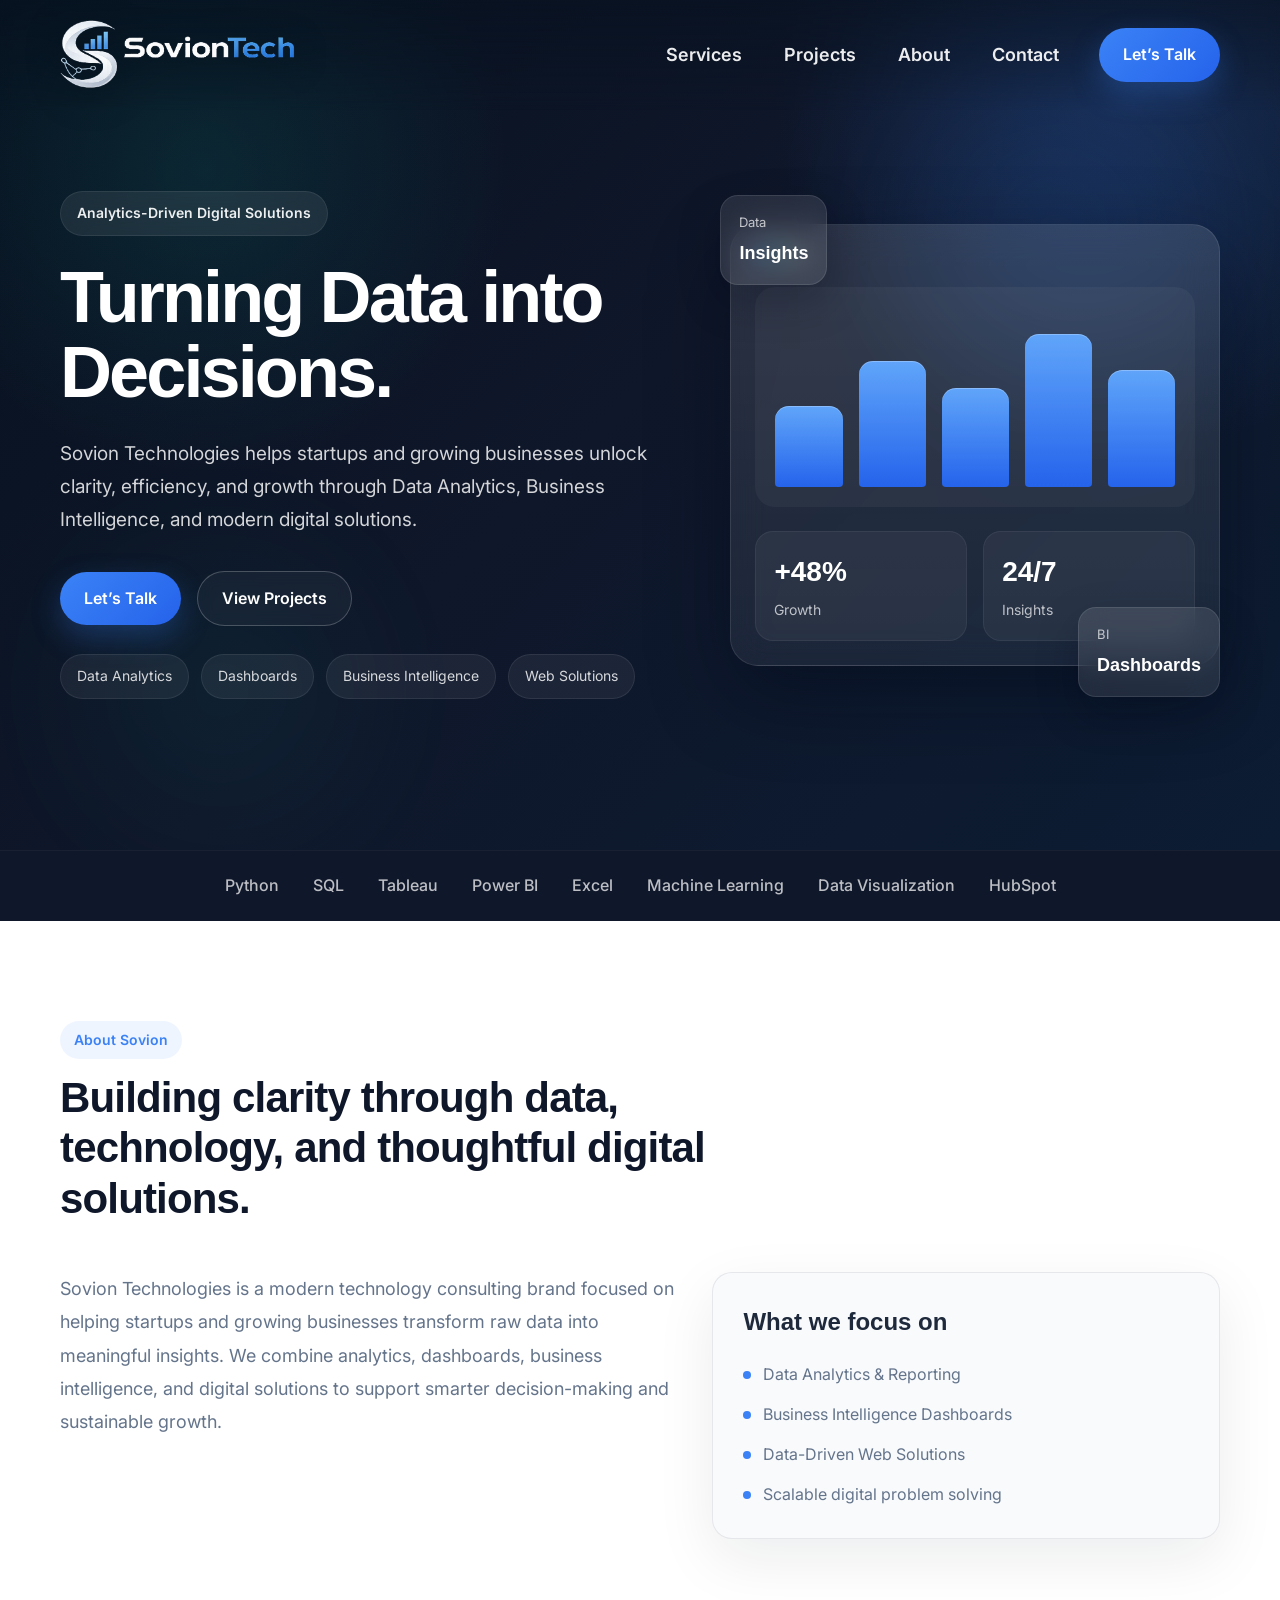
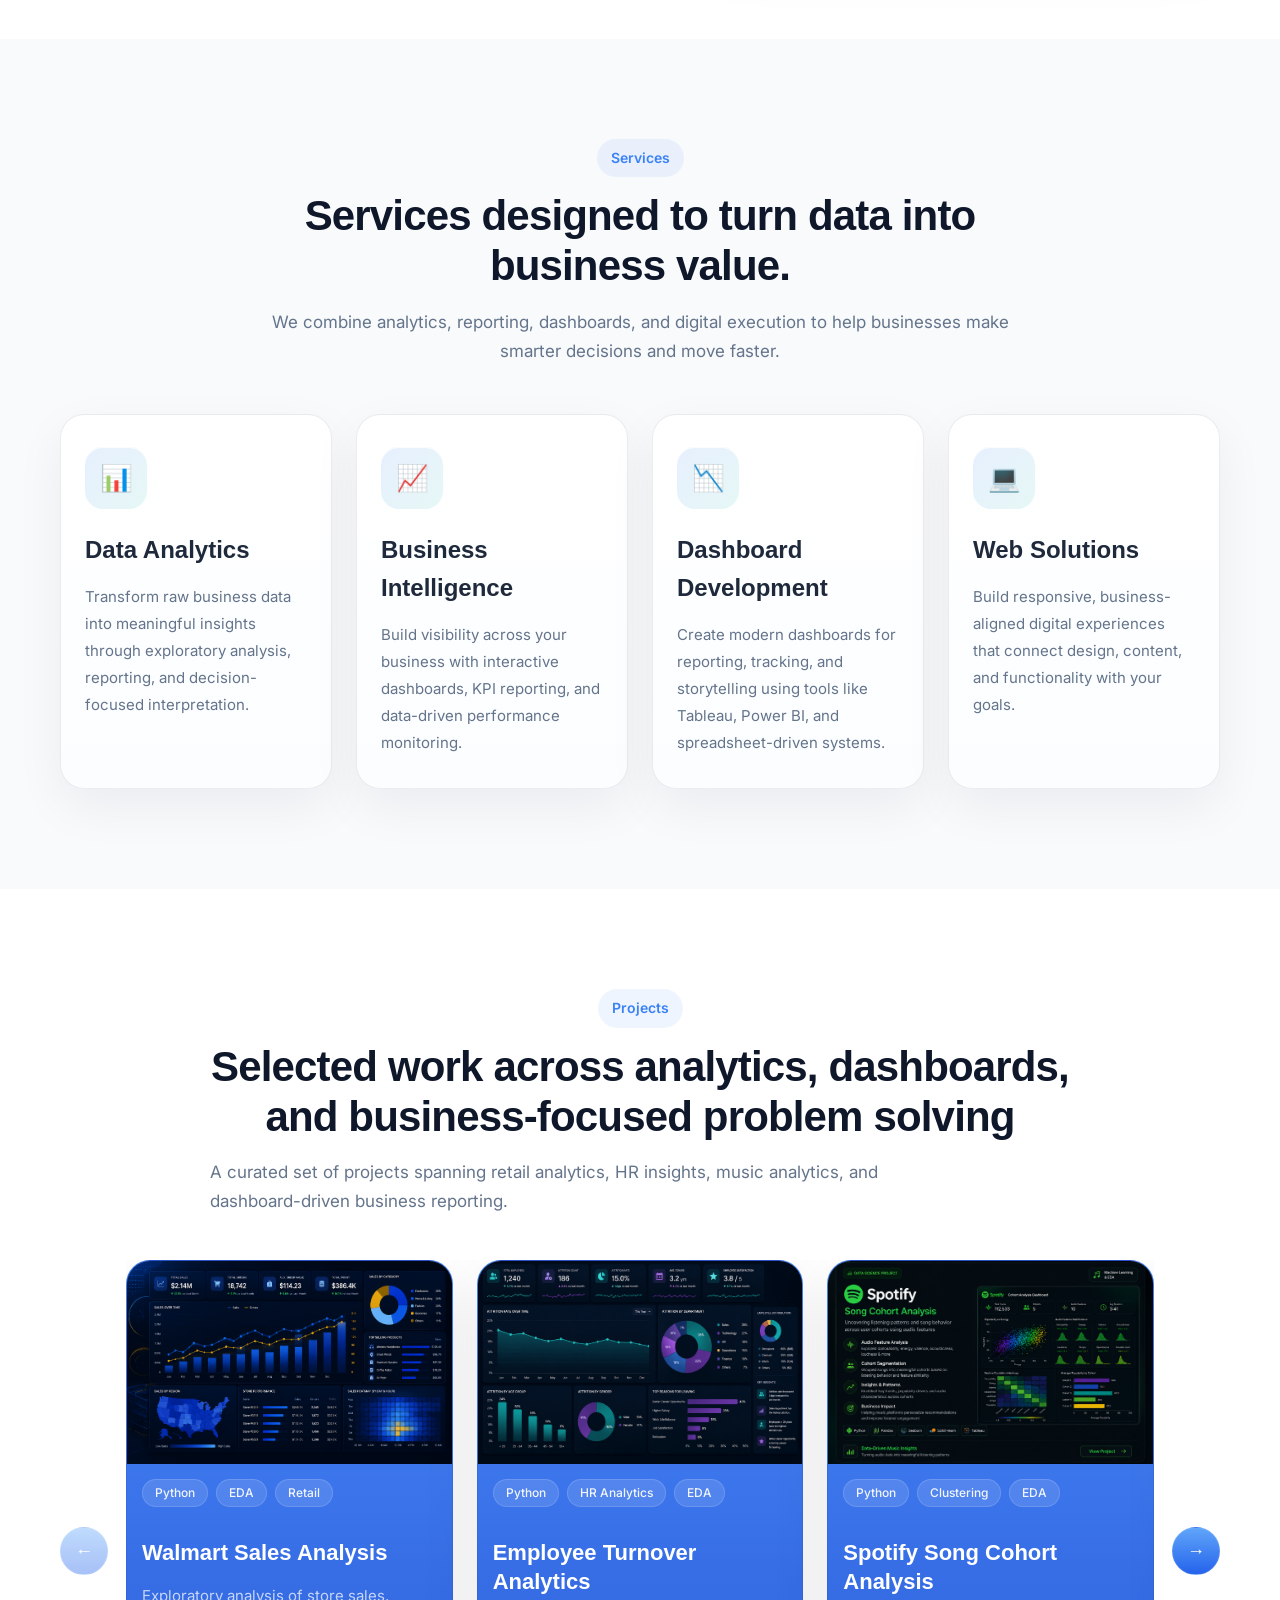
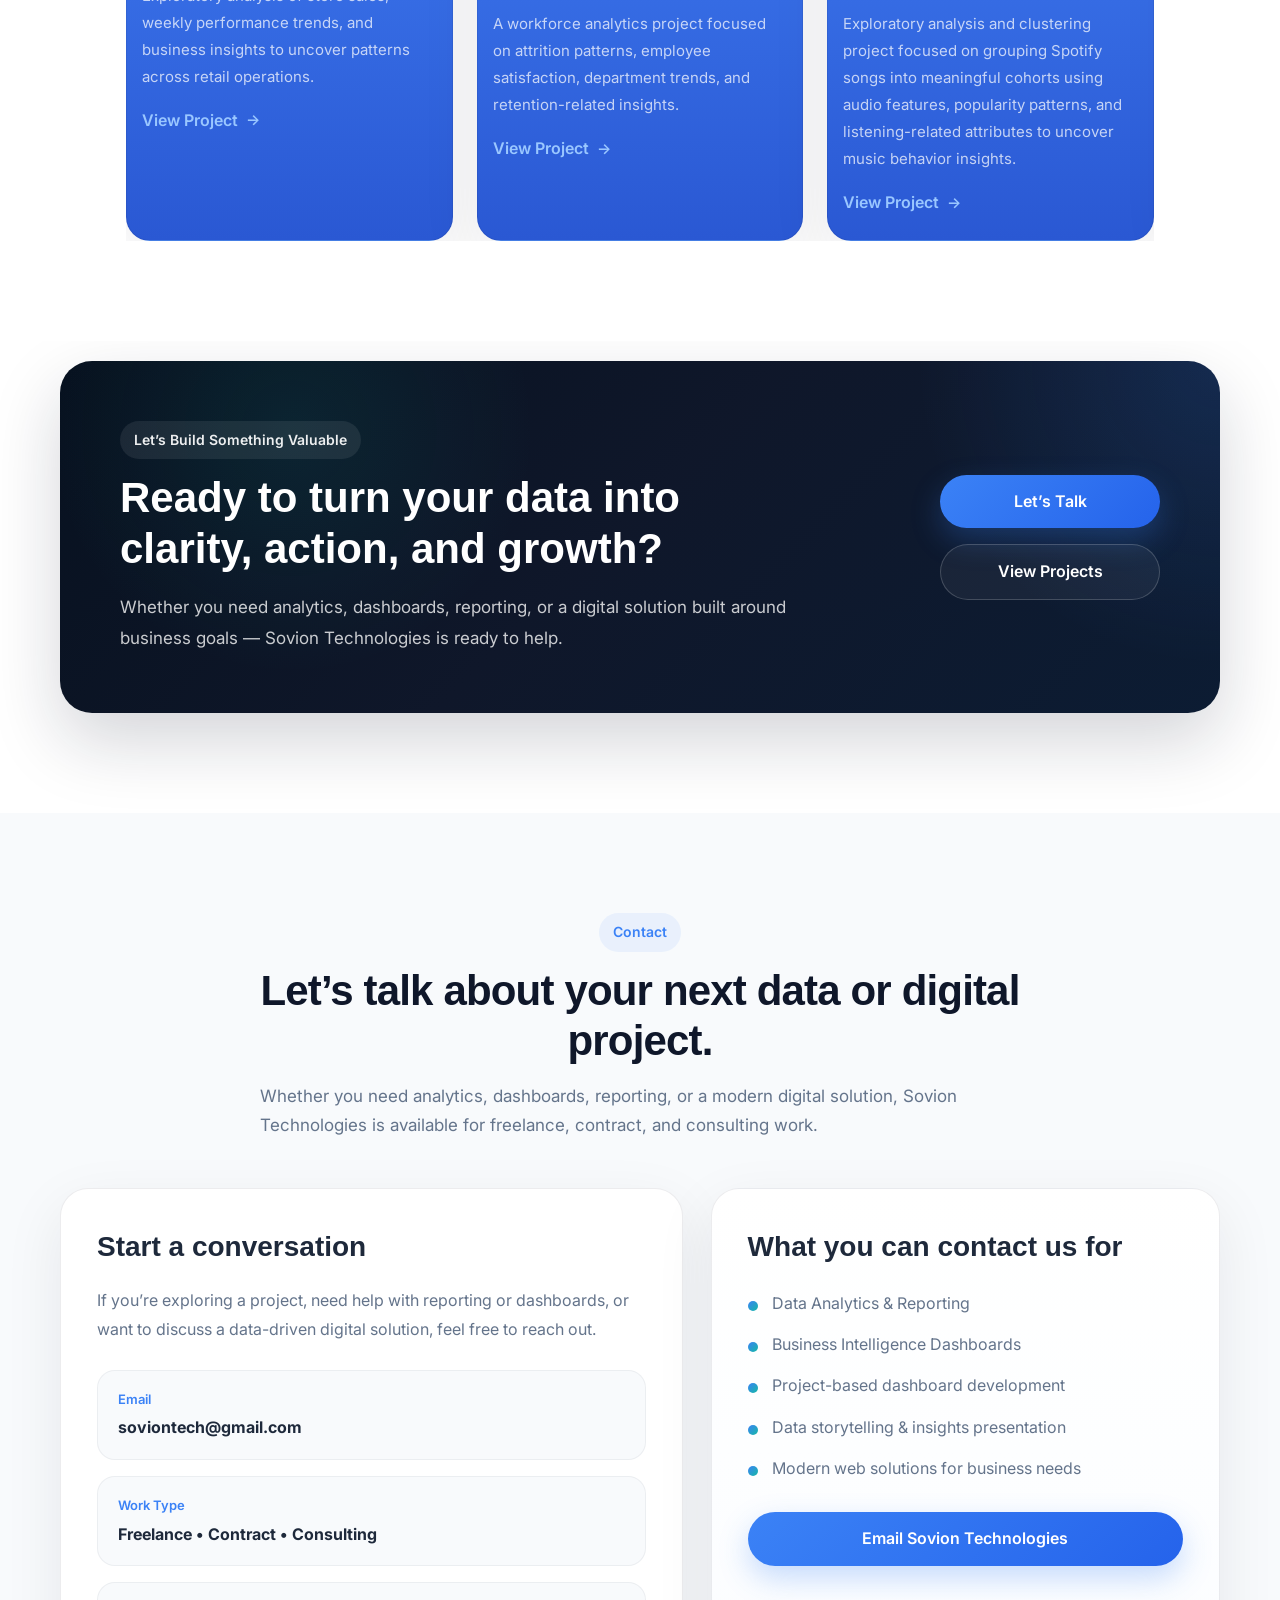
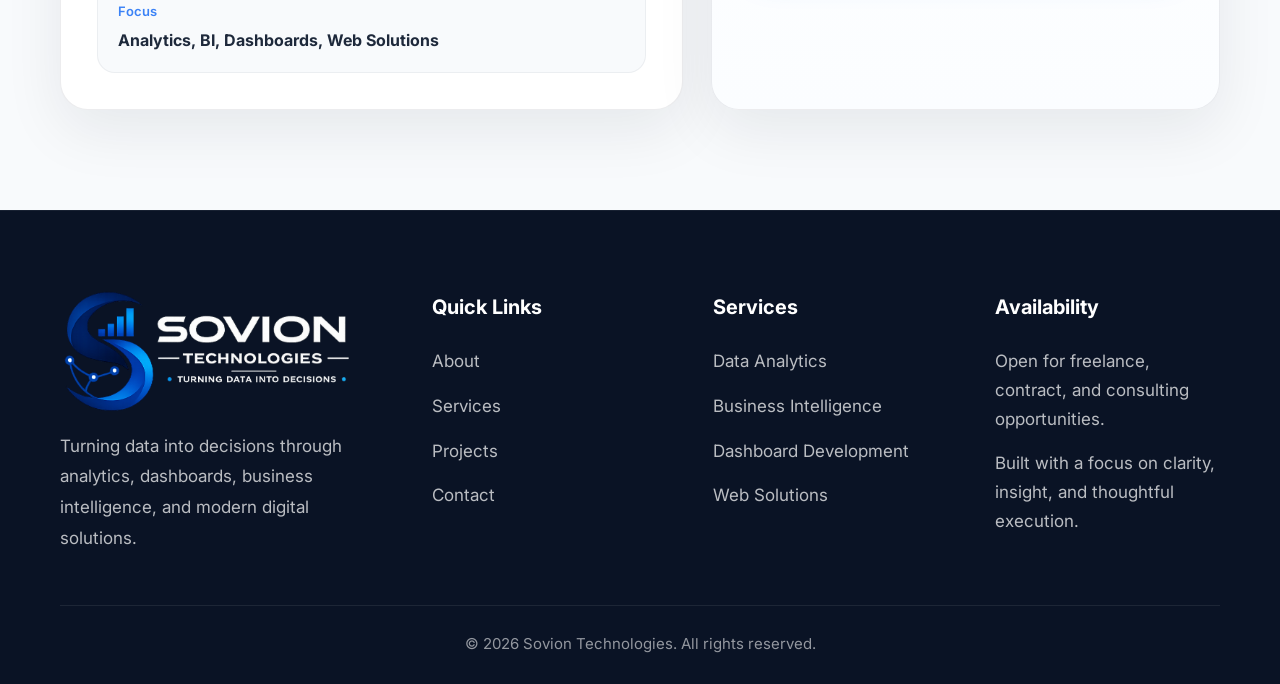
==== index.html @ 606bd464 "Add portfolio website files" ====
<head>
  <meta charset="UTF-8" />
  <meta name="viewport" content="width=device-width, initial-scale=1.0" />

  <title>Sovion Technologies | Data Analytics, Tableau Dashboards & ML Portfolio</title>
  <meta
    name="description"
    content="Sovion Technologies portfolio showcasing data analytics, Tableau dashboards, machine learning projects, and business-focused reporting solutions across retail, HR, Spotify, regional sales, and crime analytics use cases."
  />
  <meta
    name="keywords"
    content="Sovion Technologies, data analytics portfolio, Tableau dashboard portfolio, machine learning projects, business intelligence dashboards, Python analytics projects, HR analytics, retail analytics"
  />
  <meta name="author" content="Sovion Technologies" />
  <meta name="robots" content="index, follow" />

  <!-- Canonical -->
  <link rel="canonical" href="https://www.soviontech.com/" />

  <!-- Favicon -->
  <link rel="icon" type="image/png" href="assets/favicon.ico" />

  <!-- Open Graph -->
  <meta property="og:type" content="website" />
  <meta property="og:title" content="Sovion Technologies | Data Analytics, Tableau Dashboards & ML Portfolio" />
  <meta
    property="og:description"
    content="Explore data analytics, Tableau dashboard, and machine learning portfolio projects by Sovion Technologies."
  />
  <meta property="og:url" content="https://www.soviontech.com/" />
  <meta property="og:image" content="https://www.soviontech.com/assets/images/og-image.png" />

  <!-- Twitter -->
  <meta name="twitter:card" content="summary_large_image" />
  <meta name="twitter:title" content="Sovion Technologies | Data Analytics, Tableau Dashboards & ML Portfolio" />
  <meta
    name="twitter:description"
    content="Explore data analytics, Tableau dashboard, and machine learning portfolio projects by Sovion Technologies."
  />
  <meta name="twitter:image" content="https://www.soviontech.com/assets/images/og-image.png" />

  <!-- Fonts -->
  <link rel="preconnect" href="https://fonts.googleapis.com" />
  <link rel="preconnect" href="https://fonts.gstatic.com" crossorigin />
  <link
    href="https://fonts.googleapis.com/css2?family=Inter:wght@400;500;600;700;800&display=swap"
    rel="stylesheet"
  />

  <!-- Styles -->
  <link rel="stylesheet" href="css/style.css" />
</head>
<body>

  <div id="header-component"></div>
  <div id="hero-component"></div>
  <div id="tech-strip-component"></div>
  <div id="about-component"></div>
  <div id="services-component"></div>
  <div id="projects-component"></div>
  <div id="cta-component"></div>
  <div id="contact-component"></div>
  <div id="footer-component"></div>

  <script src="js/script.js"></script>
</body>
</html>
---- css/style.css ----
:root {
    --primary: #0f172a;
    --primary-soft: #111f38;
    --accent: #3b82f6;
    --teal: #14b8a6;
    --white: #ffffff;
    --text: #1e293b;
    --muted: #64748b;
    --light-bg: #f8fafc;
    --border: rgba(15, 23, 42, 0.08);
    --shadow: 0 20px 60px rgba(15, 23, 42, 0.08);
    --radius: 20px;
    --container: 1200px;
  }
  
  /* =========================
     RESET
  ========================= */
  * {
    margin: 0;
    padding: 0;
    box-sizing: border-box;
  }
  
  html {
    scroll-behavior: smooth;
  }
  
  body {
    font-family: "Inter", sans-serif;
    color: var(--text);
    background: var(--white);
    line-height: 1.6;
    overflow-x: hidden;
  }
  
  img {
    max-width: 100%;
    display: block;
  }
  
  a {
    text-decoration: none;
    color: inherit;
  }
  
  ul {
    list-style: none;
  }
  
  .container {
    width: 100%;
    max-width: var(--container);
    margin: 0 auto;
    padding: 0 20px;
  }
  
  .section {
    padding: 100px 0;
  }
  
  .section-heading {
    max-width: 760px;
    margin-bottom: 48px;
  }
  
  .section-heading.center {
    text-align: center;
    margin-left: auto;
    margin-right: auto;
  }
  
  .section-tag {
    display: inline-block;
    margin-bottom: 14px;
    padding: 8px 14px;
    border-radius: 999px;
    background: rgba(59, 130, 246, 0.08);
    color: var(--accent);
    font-size: 14px;
    font-weight: 600;
  }
  
  .section-heading h2 {
    font-family: "Poppins", sans-serif;
    font-size: 42px;
    line-height: 1.2;
    letter-spacing: -0.02em;
    color: var(--primary);
  }
  
  .section-subtext {
    max-width: 760px;
    margin: 16px auto 0;
    text-align: center;
    color: var(--muted);
    font-size: 17px;
    line-height: 1.7;
  }
  
  .projects-section .section-subtext,
  .section-heading .section-subtext {
    text-align: left;
    margin-left: 0;
    margin-right: 0;
  }
  
  .services-section .section-subtext {
    text-align: center;
    margin-left: auto;
    margin-right: auto;
  }
  
  /* =========================
     BUTTONS
  ========================= */
  .btn {
    display: inline-flex;
    align-items: center;
    justify-content: center;
    gap: 8px;
    padding: 14px 24px;
    border-radius: 999px;
    font-weight: 600;
    transition: 0.3s ease;
    min-height: 52px;
    border: none;
    cursor: pointer;
  }
  
  .btn-primary {
    background: linear-gradient(135deg, var(--accent), #2563eb);
    color: var(--white);
    box-shadow: 0 12px 30px rgba(59, 130, 246, 0.28);
  }
  
  .btn-primary:hover {
    transform: translateY(-2px);
  }
  
  .btn-secondary {
    border: 1px solid rgba(255, 255, 255, 0.22);
    color: var(--white);
    background: rgba(255, 255, 255, 0.04);
    backdrop-filter: blur(8px);
  }
  
  .btn-outline-dark {
    display: inline-flex;
    align-items: center;
    justify-content: center;
    padding: 14px 24px;
    border-radius: 999px;
    border: 1px solid rgba(255,255,255,0.18);
    color: var(--white);
    font-weight: 600;
    background: rgba(255,255,255,0.05);
    transition: 0.3s ease;
    min-height: 52px;
  }
  
  .btn-outline-dark:hover {
    background: rgba(255,255,255,0.10);
  }
  
  /* =========================
     HEADER / NAVBAR
  ========================= */
  .site-header {
    position: absolute;
    top: 0;
    left: 0;
    width: 100%;
    z-index: 1000;
    padding: 18px 0;
    background: linear-gradient(
      180deg,
      rgba(7, 17, 31, 0.55) 0%,
      rgba(7, 17, 31, 0.22) 65%,
      rgba(7, 17, 31, 0) 100%
    );
    backdrop-filter: blur(6px);
  }
  
  .navbar {
    display: flex;
    align-items: center;
    justify-content: space-between;
    gap: 24px;
    position: relative;
  }
  
  .logo {
    display: flex;
    align-items: center;
    flex-shrink: 0;
  }
  
  .logo-link {
    display: inline-flex;
    align-items: center;
    text-decoration: none;
  }
  
  .site-logo {
    display: block;
    height: 74px;
    width: auto;
    object-fit: contain;
    filter: drop-shadow(0 6px 18px rgba(0, 0, 0, 0.28));
  }
  
  .nav-menu {
    margin-left: auto;
    margin-right: 0;
  }
  
  .nav-menu ul {
    display: flex;
    align-items: center;
    gap: 42px;
    margin: 0;
    padding: 0;
  }
  
  .nav-menu ul li a {
    color: rgba(255, 255, 255, 0.92);
    text-decoration: none;
    font-size: 18px;
    font-weight: 600;
    transition: opacity 0.25s ease;
  }
  
  .nav-menu ul li a:hover {
    opacity: 0.8;
  }
  
  .nav-cta {
    display: flex;
    align-items: center;
    margin-left: 16px;
  }
  
  .menu-toggle {
    display: none;
    width: 54px;
    height: 54px;
    border: 0;
    border-radius: 18px;
    background: rgba(255, 255, 255, 0.08);
    align-items: center;
    justify-content: center;
    flex-direction: column;
    gap: 6px;
    cursor: pointer;
    flex-shrink: 0;
    backdrop-filter: blur(10px);
  }
  
  .menu-toggle span {
    display: block;
    width: 22px;
    height: 2.5px;
    border-radius: 999px;
    background: #ffffff;
    transition: all 0.28s ease;
    transform-origin: center;
  }
  
  .menu-toggle.active span:nth-child(1) {
    transform: translateY(8px) rotate(45deg);
  }
  
  .menu-toggle.active span:nth-child(2) {
    opacity: 0;
    transform: scaleX(0);
  }
  
  .menu-toggle.active span:nth-child(3) {
    transform: translateY(-8px) rotate(-45deg);
  }
  
  /* =========================
     HERO SECTION
  ========================= */
  .hero-section {
    position: relative;
    overflow: hidden;
    padding: 165px 0 125px;
    background:
      radial-gradient(circle at 88% 12%, rgba(59, 130, 246, 0.18), transparent 26%),
      radial-gradient(circle at 16% 20%, rgba(20, 184, 166, 0.12), transparent 24%),
      linear-gradient(135deg, #07111f 0%, #0f172a 48%, #0c1c33 100%);
    color: var(--white);
  }
  
  .hero-bg-shape {
    position: absolute;
    border-radius: 50%;
    filter: blur(80px);
    opacity: 0.45;
    pointer-events: none;
  }
  
  .hero-shape-1 {
    width: 320px;
    height: 320px;
    background: rgba(59, 130, 246, 0.25);
    top: 70px;
    right: 5%;
  }
  
  .hero-shape-2 {
    width: 240px;
    height: 240px;
    background: rgba(20, 184, 166, 0.18);
    bottom: 40px;
    left: 8%;
  }
  
  .hero-wrapper {
    position: relative;
    z-index: 2;
    display: grid;
    grid-template-columns: 1.1fr 0.9fr;
    align-items: center;
    gap: 72px;
  }
  
  .hero-content {
    max-width: 680px;
  }
  
  .hero-badge {
    display: inline-flex;
    align-items: center;
    padding: 10px 16px;
    border-radius: 999px;
    background: rgba(255, 255, 255, 0.08);
    border: 1px solid rgba(255, 255, 255, 0.08);
    backdrop-filter: blur(12px);
    color: rgba(255, 255, 255, 0.92);
    font-size: 14px;
    font-weight: 600;
    margin-bottom: 24px;
  }
  
  .hero-content h1 {
    font-family: "Poppins", sans-serif;
    font-size: 72px;
    line-height: 1.05;
    letter-spacing: -0.04em;
    margin-bottom: 26px;
    max-width: 620px;
  }
  
  .hero-content p {
    font-size: 19px;
    color: rgba(255, 255, 255, 0.82);
    max-width: 590px;
    margin-bottom: 34px;
    line-height: 1.75;
  }
  
  .hero-buttons {
    display: flex;
    align-items: center;
    gap: 16px;
    margin-bottom: 28px;
    flex-wrap: wrap;
  }
  
  .hero-trust {
    display: flex;
    flex-wrap: wrap;
    gap: 12px;
  }
  
  .hero-trust span {
    padding: 10px 16px;
    border-radius: 999px;
    background: rgba(255, 255, 255, 0.06);
    color: rgba(255, 255, 255, 0.82);
    font-size: 14px;
    border: 1px solid rgba(255, 255, 255, 0.08);
  }
  
  .hero-visual {
    position: relative;
    min-height: 560px;
    display: flex;
    align-items: center;
    justify-content: center;
  }
  
  .dashboard-card {
    position: relative;
    width: 100%;
    max-width: 500px;
    border-radius: 28px;
    padding: 24px;
    background: linear-gradient(180deg, rgba(255,255,255,0.12), rgba(255,255,255,0.06));
    border: 1px solid rgba(255,255,255,0.1);
    backdrop-filter: blur(18px);
    box-shadow: 0 30px 80px rgba(2, 8, 23, 0.4);
  }
  
  .card-header {
    display: flex;
    gap: 8px;
    margin-bottom: 28px;
  }
  
  .card-dot {
    width: 10px;
    height: 10px;
    border-radius: 50%;
  }
  
  .card-dot.blue { background: var(--accent); }
  .card-dot.teal { background: var(--teal); }
  .card-dot.white { background: rgba(255,255,255,0.7); }
  
  .chart-area {
    height: 220px;
    border-radius: 20px;
    padding: 20px;
    background: rgba(255,255,255,0.04);
    display: flex;
    align-items: flex-end;
    margin-bottom: 24px;
  }
  
  .chart-bars {
    width: 100%;
    height: 100%;
    display: flex;
    align-items: flex-end;
    justify-content: space-between;
    gap: 16px;
  }
  
  .chart-bars span {
    flex: 1;
    border-radius: 14px 14px 4px 4px;
    background: linear-gradient(180deg, #60a5fa 0%, #2563eb 100%);
    box-shadow: inset 0 1px 0 rgba(255,255,255,0.25);
  }
  
  .dashboard-stats {
    display: grid;
    grid-template-columns: repeat(2, 1fr);
    gap: 16px;
  }
  
  .stat-box {
    padding: 18px;
    border-radius: 18px;
    background: rgba(255,255,255,0.05);
    border: 1px solid rgba(255,255,255,0.06);
  }
  
  .stat-box strong {
    display: block;
    font-size: 28px;
    font-family: "Poppins", sans-serif;
    margin-bottom: 4px;
  }
  
  .stat-box p {
    font-size: 14px;
    color: rgba(255,255,255,0.7);
    margin: 0;
  }
  
  .floating-card {
    position: absolute;
    padding: 16px 18px;
    border-radius: 18px;
    background: rgba(255,255,255,0.1);
    backdrop-filter: blur(14px);
    border: 1px solid rgba(255,255,255,0.1);
    box-shadow: 0 16px 40px rgba(2, 8, 23, 0.25);
  }
  
  .floating-card span {
    display: block;
    font-size: 13px;
    color: rgba(255,255,255,0.72);
    margin-bottom: 6px;
  }
  
  .floating-card strong {
    font-size: 18px;
    font-family: "Poppins", sans-serif;
  }
  
  .floating-card-1 {
    top: 30px;
    left: -10px;
  }
  
  .floating-card-2 {
    bottom: 28px;
    right: 0;
  }
  
  /* =========================
     TECH STRIP
  ========================= */
  .tech-strip {
    background: var(--primary);
    padding: 22px 0;
    border-top: 1px solid rgba(255,255,255,0.04);
  }
  
  .tech-strip-inner {
    display: flex;
    flex-wrap: wrap;
    justify-content: center;
    gap: 34px;
  }
  
  .tech-strip-inner span {
    color: rgba(255,255,255,0.72);
    font-weight: 500;
  }
  
  /* =========================
     ABOUT
  ========================= */
  .about-section {
    background: var(--white);
  }
  
  .about-grid {
    display: grid;
    grid-template-columns: 1.1fr 0.9fr;
    gap: 32px;
    align-items: start;
  }
  
  .about-text p {
    font-size: 18px;
    color: var(--muted);
    line-height: 1.85;
  }
  
  .about-card {
    background: var(--light-bg);
    border: 1px solid var(--border);
    border-radius: var(--radius);
    padding: 30px;
    box-shadow: var(--shadow);
  }
  
  .about-card h3 {
    font-family: "Poppins", sans-serif;
    margin-bottom: 18px;
    font-size: 24px;
  }
  
  .about-card ul {
    display: grid;
    gap: 12px;
  }
  
  .about-card li {
    position: relative;
    padding-left: 20px;
    color: var(--muted);
    line-height: 1.75;
  }
  
  .about-card li::before {
    content: "";
    position: absolute;
    left: 0;
    top: 11px;
    width: 8px;
    height: 8px;
    border-radius: 50%;
    background: var(--accent);
  }
  
  /* =========================
     SERVICES
  ========================= */
  .services-section {
    background: var(--light-bg);
  }
  
  .services-grid {
    display: grid;
    grid-template-columns: repeat(4, 1fr);
    gap: 24px;
    margin-top: 20px;
  }
  
  .service-card {
    position: relative;
    background: linear-gradient(180deg, #ffffff 0%, #fbfdff 100%);
    border-radius: 24px;
    padding: 32px 24px;
    border: 1px solid rgba(15, 23, 42, 0.08);
    box-shadow: 0 18px 50px rgba(15, 23, 42, 0.06);
    transition: 0.35s ease;
    overflow: hidden;
  }
  
  .service-card::before {
    content: "";
    position: absolute;
    inset: 0;
    background: linear-gradient(180deg, rgba(59,130,246,0.04), rgba(20,184,166,0.02));
    opacity: 0;
    transition: 0.35s ease;
  }
  
  .service-card:hover {
    transform: translateY(-10px);
    box-shadow: 0 26px 60px rgba(15, 23, 42, 0.10);
    border-color: rgba(59, 130, 246, 0.14);
  }
  
  .service-card:hover::before {
    opacity: 1;
  }
  
  .service-card > * {
    position: relative;
    z-index: 2;
  }
  
  .service-icon {
    width: 62px;
    height: 62px;
    border-radius: 18px;
    display: flex;
    align-items: center;
    justify-content: center;
    font-size: 26px;
    margin-bottom: 22px;
    background: linear-gradient(135deg, rgba(59,130,246,0.12), rgba(20,184,166,0.10));
    box-shadow: inset 0 1px 0 rgba(255,255,255,0.8);
  }
  
  .service-card h3 {
    font-family: "Poppins", sans-serif;
    font-size: 24px;
    margin-bottom: 14px;
  }
  
  .service-card p {
    color: var(--muted);
    font-size: 15px;
    line-height: 1.8;
  }
  
  /* =========================
     PROJECTS
  ========================= */
  .projects-section {
    background: var(--white);
    position: relative;
  }
  
  .projects-grid {
    display: grid;
    grid-template-columns: repeat(3, 1fr);
    gap: 24px;
    margin-top: 20px;
  }
  

  
  .project-card:hover {
    transform: translateY(-8px);
    box-shadow: 0 28px 60px rgba(15, 23, 42, 0.10);
  }
  
  .project-thumb {
    height: 230px;
    position: relative;
    overflow: hidden;
    background:
      linear-gradient(135deg, rgba(59,130,246,0.12), rgba(20,184,166,0.12)),
      var(--light-bg);
  }
  
  .walmart-thumb {
    background:
      linear-gradient(135deg, rgba(59,130,246,0.10), rgba(20,184,166,0.10)),
      linear-gradient(180deg, #e8f1ff 0%, #dff7f4 100%);
  }
  
  .netflix-thumb {
    background:
      linear-gradient(135deg, rgba(15,23,42,0.08), rgba(59,130,246,0.08)),
      linear-gradient(180deg, #edf4ff 0%, #eef8ff 100%);
  }
  
  .employee-thumb {
    background:
      linear-gradient(135deg, rgba(20,184,166,0.10), rgba(59,130,246,0.08)),
      linear-gradient(180deg, #eefcf8 0%, #eef4ff 100%);
  }
  
  .project-content {
    padding: 26px;
  }
  
  .project-tags {
    display: flex;
    flex-wrap: wrap;
    gap: 10px;
    margin-bottom: 18px;
  }
  
  .project-tags span {
    display: inline-flex;
    align-items: center;
    padding: 8px 12px;
    border-radius: 999px;
    background: rgba(59,130,246,0.08);
    color: var(--accent);
    font-size: 13px;
    font-weight: 600;
  }
  
  .project-content h3 {
    font-family: "Poppins", sans-serif;
    font-size: 24px;
    margin-bottom: 14px;
  }
  
  .project-content p {
    color: var(--muted);
    margin-bottom: 18px;
    line-height: 1.75;
  }
  
  .project-link {
    display: inline-flex;
    align-items: center;
    gap: 6px;
    font-weight: 600;
    color: var(--accent);
    transition: 0.3s ease;
  }
  
  .project-link:hover {
    gap: 10px;
  }
  .projects-heading {
    text-align: center;
    max-width: 860px;
    margin: 0 auto 44px;
  }
  
  .projects-slider {
    position: relative;
    display: flex;
    align-items: center;
    gap: 18px;
  }
  
  .projects-track-wrapper {
    overflow: hidden;
    width: 100%;
  }
  
  .projects-track {
    display: flex;
    gap: 24px;
    transition: transform 0.45s ease;
    will-change: transform;
  }
  
  /* ========================================
     PROJECT CARD
  ======================================== */
  .project-card {
    flex: 0 0 calc((100% - 48px) / 3);
    border-radius: 24px;
    backdrop-filter: blur(14px);
    -webkit-backdrop-filter: blur(14px);
    transition: transform 0.3s ease, border-color 0.3s ease, box-shadow 0.3s ease;
    min-height: 100%;
    overflow: hidden;
    background: linear-gradient(180deg, #4A88F4 0%, #3A73EA 42%, #2A58D3 100%);
    border: 1px solid var(--border);
    box-shadow: var(--shadow);
    transition: 0.35s ease;
  }
  
  .project-card:hover {
    transform: translateY(-6px);
    border-color: rgba(90, 156, 255, 0.35);
    box-shadow: 0 20px 40px rgba(7, 15, 40, 0.18);
  }
  
  .project-image {
    position: relative;
    width: 100%;
    aspect-ratio: 16 / 10;
    overflow: hidden;
    background: linear-gradient(135deg, rgba(18, 36, 86, 0.8), rgba(8, 16, 40, 0.9));
  }
  
  .project-image img {
    width: 100%;
    height: 100%;
    display: block;
    object-fit: cover;
  }
  
  .project-content {
    padding: 15px 15px 24px;
    display: flex;
    flex-direction: column;
    gap: 14px;
  }
  
  .project-tags {
    display: flex;
    flex-wrap: wrap;
    gap: 8px;
  }
  
  .project-tags span {
    display: inline-flex;
    align-items: center;
    justify-content: center;
    padding: 7px 12px;
    border-radius: 999px;
    background: rgba(255, 255, 255, 0.12);
    border: 1px solid rgba(255, 255, 255, 0.14);
    color: rgba(255, 255, 255, 0.92);
    font-size: 12px;
    font-weight: 500;
    line-height: 1;
    white-space: nowrap;
  }
  
  .project-card h3 {
    margin: 0;
    font-size: 22px;
    line-height: 1.3;
    color: #ffffff;
  }
  
  .project-card p {
    margin: 0;
    color: rgba(255, 255, 255, 0.72);
    font-size: 15px;
    line-height: 1.8;
    flex-grow: 1;
  }
  
  .project-link {
    display: inline-flex;
    align-items: center;
    gap: 8px;
    width: fit-content;
    margin-top: 4px;
    color: #9ac7ff;
    font-weight: 600;
    text-decoration: none;
    transition: color 0.25s ease, transform 0.25s ease;
  }
  
  .project-link::after {
    content: "→";
    font-size: 15px;
    transition: transform 0.25s ease;
  }
  
  .project-link:hover {
    color: #ffffff;
  }
  
  .project-link:hover::after {
    transform: translateX(4px);
  }
  
  /* ========================================
     PROJECT NAV BUTTONS
  ======================================== */
  .projects-nav {
    width: 48px;
    height: 48px;
    flex: 0 0 48px;
    border-radius: 50%;
    border: 1px solid rgba(255, 255, 255, 0.10);
    background: linear-gradient(180deg, #60a5fa 0%, #2563eb 100%);
    color: #ffffff;
    display: inline-flex;
    align-items: center;
    justify-content: center;
    cursor: pointer;
    backdrop-filter: blur(12px);
    -webkit-backdrop-filter: blur(12px);
    transition: background 0.25s ease, border-color 0.25s ease, transform 0.25s ease, opacity 0.25s ease;
  }
  
  .projects-nav span {
    font-size: 18px;
    line-height: 1;
  }
  
  .projects-nav:hover {
    background: linear-gradient(180deg, #60a5fa 0%, #2563eb 100%);
    border-color: rgba(90, 156, 255, 0.35);
    transform: translateY(-2px);
  }
  
  .projects-nav:disabled {
    opacity: 0.4;
    cursor: not-allowed;
    transform: none;
  }
  

  
  /* =========================
     CTA SECTION
  ========================= */
  .cta-section {
    padding-top: 20px;
  }
  
  .cta-box {
    background:
      radial-gradient(circle at top right, rgba(59,130,246,0.16), transparent 25%),
      radial-gradient(circle at 20% 20%, rgba(20,184,166,0.10), transparent 25%),
      linear-gradient(135deg, #07111f 0%, #0f172a 48%, #0c1c33 100%);
    color: var(--white);
    border-radius: 32px;
    padding: 60px;
    display: flex;
    justify-content: space-between;
    align-items: center;
    gap: 40px;
    box-shadow: 0 28px 70px rgba(15, 23, 42, 0.18);
  }
  
  .cta-content {
    max-width: 700px;
  }
  
  .cta-content .section-tag {
    background: rgba(255,255,255,0.08);
    color: rgba(255,255,255,0.92);
  }
  
  .cta-content h2 {
    font-family: "Poppins", sans-serif;
    font-size: 42px;
    line-height: 1.2;
    margin-bottom: 18px;
  }
  
  .cta-content p {
    color: rgba(255,255,255,0.78);
    font-size: 17px;
    line-height: 1.8;
  }
  
  .cta-actions {
    display: flex;
    flex-direction: column;
    gap: 16px;
    min-width: 220px;
  }
  
  /* =========================
     CONTACT SECTION
  ========================= */
  .contact-section {
    background: var(--light-bg);
  }
  
  .contact-grid {
    display: grid;
    grid-template-columns: 1.1fr 0.9fr;
    gap: 28px;
    margin-top: 20px;
  }
  
  .contact-card {
    background: var(--white);
    border-radius: 28px;
    padding: 36px;
    border: 1px solid var(--border);
    box-shadow: var(--shadow);
  }
  
  .contact-card h3 {
    font-family: "Poppins", sans-serif;
    font-size: 28px;
    margin-bottom: 16px;
  }
  
  .contact-card > p {
    color: var(--muted);
    line-height: 1.8;
    margin-bottom: 26px;
  }
  
  .contact-points {
    display: grid;
    gap: 16px;
  }
  
  .contact-point {
    padding: 18px 20px;
    border-radius: 18px;
    background: var(--light-bg);
    border: 1px solid rgba(15, 23, 42, 0.05);
  }
  
  .contact-point span {
    display: block;
    font-size: 13px;
    font-weight: 600;
    color: var(--accent);
    margin-bottom: 6px;
  }
  
  .contact-point strong {
    font-size: 16px;
    color: var(--text);
  }
  
  .contact-card-alt {
    background: linear-gradient(180deg, #ffffff 0%, #fbfdff 100%);
  }
  
  .contact-services {
    display: grid;
    gap: 14px;
    margin: 20px 0 30px;
  }
  
  .contact-services li {
    position: relative;
    padding-left: 24px;
    color: var(--muted);
    line-height: 1.7;
  }
  
  .contact-services li::before {
    content: "";
    position: absolute;
    left: 0;
    top: 11px;
    width: 10px;
    height: 10px;
    border-radius: 50%;
    background: linear-gradient(135deg, var(--accent), var(--teal));
  }
  
  .contact-btn {
    width: 100%;
  }
  
  /* =========================
     FOOTER
  ========================= */
  .site-footer {
    background: #0a1325;
    color: rgba(255, 255, 255, 0.78);
    padding: 80px 0 28px;
    border-top: 1px solid rgba(255, 255, 255, 0.06);
    margin-top: 0;
  }
  
  .footer-grid {
    display: grid;
    grid-template-columns: 1.4fr 1fr 1fr 1fr;
    gap: 56px;
    align-items: start;
  }
  
  .footer-brand {
    max-width: 360px;
  }
  
  .footer-logo-link {
    display: inline-flex;
    align-items: center;
    margin-bottom: 20px;
    text-decoration: none;
  }
  
  .footer-logo {
    display: block;
    width: auto;
    height: 120px;
    object-fit: contain;
  }
  
  .footer-brand p {
    margin: 0;
    font-size: 17px;
    line-height: 1.8;
    color: rgba(255, 255, 255, 0.72);
  }
  
  .footer-column h4 {
    margin: 0 0 24px;
    font-size: 20px;
    font-weight: 700;
    color: #ffffff;
  }
  
  .footer-column ul {
    list-style: none;
    padding: 0;
    margin: 0;
  }
  
  .footer-column ul li {
    margin-bottom: 16px;
  }
  
  .footer-column ul li:last-child {
    margin-bottom: 0;
  }
  
  .footer-column a,
  .footer-column p {
    font-size: 17px;
    line-height: 1.7;
    color: rgba(255, 255, 255, 0.72);
    text-decoration: none;
    transition: color 0.25s ease;
  }
  
  .footer-column a:hover {
    color: #ffffff;
  }
  
  .footer-column p {
    margin: 0 0 16px;
  }
  
  .footer-column p:last-child {
    margin-bottom: 0;
  }
  
  .footer-bottom {
    margin-top: 52px;
    padding-top: 26px;
    border-top: 1px solid rgba(255, 255, 255, 0.08);
    text-align: center;
  }
  
  .footer-bottom p {
    margin: 0;
    font-size: 15px;
    color: rgba(255, 255, 255, 0.56);
  }
  
  /* =========================
     RESPONSIVE - 1100px
  ========================= */
  @media (max-width: 1100px) {
    .section {
      padding: 90px 0;
    }
  
    .hero-content h1 {
      font-size: 60px;
    }
  
    .hero-wrapper {
      gap: 52px;
    }
  
    .services-grid {
      grid-template-columns: repeat(2, 1fr);
    }
  
    .projects-grid {
      grid-template-columns: repeat(2, 1fr);
    }
  
    .cta-box {
      flex-direction: column;
      align-items: flex-start;
      padding: 48px;
    }
  
    .footer-grid {
      grid-template-columns: 1fr 1fr;
      gap: 42px 32px;
    }
  
    .footer-brand {
      max-width: 100%;
    }
  
    .footer-logo {
      height: 105px;
    }
  }
  
  /* =========================
     RESPONSIVE - 991px
  ========================= */
  @media (max-width: 991px) {
    .site-header {
      padding: 16px 0;
    }
  
    .site-logo {
      height: 62px;
    }
  
    .nav-cta {
      display: none;
    }
  
    .menu-toggle {
      display: inline-flex;
    }
  
    .nav-menu {
      position: absolute;
      top: calc(100% + 14px);
      left: 0;
      right: 0;
      background: rgba(12, 23, 43, 0.98);
      backdrop-filter: blur(16px);
      -webkit-backdrop-filter: blur(16px);
      border: 1px solid rgba(255, 255, 255, 0.08);
      border-radius: 24px;
      padding: 24px;
      opacity: 0;
      visibility: hidden;
      pointer-events: none;
      transform: translateY(12px);
      transition: all 0.3s ease;
      box-shadow: 0 24px 60px rgba(0, 0, 0, 0.28);
      margin-left: 0;
    }
  
    .nav-menu.active {
      opacity: 1;
      visibility: visible;
      pointer-events: auto;
      transform: translateY(0);
    }
  
    .nav-menu ul {
      flex-direction: column;
      align-items: stretch;
      gap: 0;
    }
  
    .nav-menu ul li {
      width: 100%;
      border-bottom: 1px solid rgba(255, 255, 255, 0.08);
    }
  
    .nav-menu ul li:last-child {
      border-bottom: 0;
    }
  
    .nav-menu ul li a {
      display: block;
      width: 100%;
      padding: 16px 0;
      font-size: 18px;
    }
  
    .hero-wrapper,
    .about-grid,
    .contact-grid {
      grid-template-columns: 1fr;
    }
  
    .hero-wrapper {
      gap: 46px;
    }
  
    .hero-content {
      max-width: 100%;
    }
  
    .hero-content h1 {
      font-size: 52px;
      max-width: 100%;
    }
  
    .hero-content p {
      max-width: 100%;
    }
  
    .hero-visual {
      min-height: auto;
    }
  
    .services-grid,
    .projects-grid,
    .footer-grid {
      grid-template-columns: 1fr;
    }
  
    .section-heading {
      margin-bottom: 38px;
    }
  
    .section-heading h2 {
      font-size: 34px;
    }
  
    .cta-box {
      padding: 40px 28px;
    }
  
    .cta-content h2 {
      font-size: 32px;
    }
  
    .about-card,
    .contact-card {
      padding: 28px;
    }
    .projects-heading {
      margin-bottom: 34px;
    }
  
    .projects-slider {
      gap: 14px;
    }
  
    .projects-track {
      gap: 18px;
    }
  
    .project-card {
      flex: 0 0 calc((100% - 18px) / 2);
      border-radius: 22px;
    }
  
    .project-content {
      padding: 15px 18px 22px;
      gap: 12px;
    }
  
    .project-card h3 {
      font-size: 20px;
    }
  
    .project-card p {
      font-size: 14px;
      line-height: 1.75;
    }
  }
  
  /* =========================
     RESPONSIVE - 767px
  ========================= */
  @media (max-width: 767px) {
    .hero-section {
      padding: 108px 0 54px;
    }
  
    .hero-wrapper {
      gap: 28px;
    }
  
    .hero-content {
      max-width: 100%;
    }
  
    /* Badge */
    .hero-badge {
      display: inline-flex;
      width: fit-content;
      max-width: 100%;
      justify-content: center;
      text-align: center;
      padding: 8px 16px;
      font-size: 11px;
      line-height: 1.3;
      border-radius: 999px;
      margin-bottom: 16px;
      white-space: nowrap;
    }
  
    /* Heading */
    .hero-content h1 {
      font-size: 32px;
      line-height: 1.08;
      margin-bottom: 14px;
      max-width: 100%;
    }
  
    /* Paragraph */
    .hero-content p {
      font-size: 14px;
      line-height: 1.8;
      margin-bottom: 20px;
      max-width: 100%;
    }
  
    /* CTA buttons */
    .hero-buttons {
      flex-direction: column;
      align-items: stretch;
      gap: 10px;
      margin-bottom: 18px;
    }
  
    .hero-buttons .btn,
    .hero-buttons .btn-primary,
    .hero-buttons .btn-secondary {
      width: 100%;
      min-height: 46px;
      padding: 12px 18px;
      font-size: 15px;
    }
  
    /* Trust pills -> 2 column */
    .hero-trust {
      display: grid;
      grid-template-columns: repeat(2, 1fr);
      gap: 10px;
      margin-top: 4px;
    }
  
    .hero-trust span {
      width: 100%;
      text-align: center;
      padding: 10px 8px;
      font-size: 11px;
      line-height: 1.3;
      border-radius: 999px;
      white-space: normal;
    }
  
    /* Hero visual wrapper */
    .hero-visual {
      margin-top: 6px;
      min-height: auto;
    }
  
    /* Dashboard card */
    .dashboard-card {
      max-width: 100%;
      padding: 14px;
      border-radius: 18px;
    }
  
    .card-header {
      margin-bottom: 14px;
    }
  
    .chart-area {
      height: 150px;
      padding: 14px;
      margin-bottom: 14px;
      border-radius: 14px;
    }
  
    .chart-bars {
      gap: 8px;
    }
  
    .dashboard-stats {
      grid-template-columns: repeat(2, 1fr);
      gap: 10px;
    }
  
    .stat-box {
      padding: 12px;
      border-radius: 12px;
    }
  
    .stat-box strong {
      font-size: 18px;
      margin-bottom: 2px;
    }
  
    .stat-box p {
      font-size: 11px;
      line-height: 1.4;
    }
  
    /* Floating cards */
    .floating-card {
      padding: 10px 12px;
      border-radius: 12px;
    }
  
    .floating-card span {
      font-size: 10px;
      margin-bottom: 3px;
    }
  
    .floating-card strong {
      font-size: 13px;
    }
  
    .floating-card-1 {
      top: 8px;
      left: 8px;
    }
  
    .floating-card-2 {
      bottom: 8px;
      right: 8px;
    }
    .hero-badge {
        display: inline-flex;
        width: fit-content;
        max-width: 100%;
        padding: 8px 16px;
        font-size: 11px;
        line-height: 1.3;
        margin-bottom: 16px;
        border-radius: 999px;
        white-space: nowrap;
      }
      .section {
        padding: 52px 0;
      }
    
      .section-heading {
        margin-bottom: 20px;
      }
    
      .section-tag {
        font-size: 11px;
        padding: 6px 12px;
        margin-bottom: 10px;
      }
    
      .section-heading h2 {
        font-size: 22px;
        line-height: 1.3;
      }
    
      .section-subtext {
        font-size: 14px;
        line-height: 1.75;
        margin-top: 10px;
        max-width: 335px;
      }
      .about-text p {
        font-size: 16px;
    }
    li.mobile-nav-cta {
        display: none;
    }
    .hero-buttons {
        gap: 9px;
        margin-bottom: 16px;
      }
    
      .hero-buttons .btn,
      .hero-buttons .btn-primary,
      .hero-buttons .btn-secondary {
        width: 100%;
        min-height: 40px;
        padding: 10px 18px;
        font-size: 14px;
        border-radius: 999px;
      }
    
        .tech-strip {
          padding: 14px 0;
          overflow: hidden;
        }
      
        .tech-strip .container {
          overflow-x: auto;
          -webkit-overflow-scrolling: touch;
          scrollbar-width: none;
        }
      
        .tech-strip .container::-webkit-scrollbar {
          display: none;
        }
      
        .tech-strip-inner {
          display: flex;
          flex-wrap: nowrap;
          gap: 10px;
          width: max-content;
          justify-content: flex-start;
          padding-bottom: 2px;
        }
      
        .tech-strip-inner span {
          flex: 0 0 auto;
          padding: 8px 14px;
          border-radius: 999px;
          background: rgba(255, 255, 255, 0.06);
          border: 1px solid rgba(255, 255, 255, 0.08);
          color: rgba(255, 255, 255, 0.78);
          font-size: 12px;
          line-height: 1.2;
          white-space: nowrap;
        }
      
    
      .about-section {
        padding-top: 64px;
      }
      .projects-section {
        overflow: hidden;
      }
    
      .projects-heading {
        margin-bottom: 26px;
      }
    
      .projects-slider {
        gap: 10px;
      }
    
      .projects-track {
        gap: 14px;
      }
    
      .project-card {
        flex: 0 0 100%;
        border-radius: 20px;
      }
    
      .project-image {
        aspect-ratio: 16 / 10;
      }
    
      .project-content {
        padding: 15px 15px 20px;
        gap: 12px;
      }
    
      .project-tags {
        gap: 7px;
      }
    
      .project-tags span {
        font-size: 11px;
        padding: 6px 10px;
      }
    
      .project-card h3 {
        font-size: 19px;
        line-height: 1.35;
      }
    
      .project-card p {
        font-size: 14px;
        line-height: 1.75;
      }
    
      .project-link {
        font-size: 14px;
      }
    
      .projects-nav {
        width: 42px;
        height: 42px;
        flex: 0 0 42px;
      }
    
      .projects-nav span {
        font-size: 16px;
      }
  }
  
  /* =========================
     RESPONSIVE - 480px
  ========================= */
  @media (max-width: 480px) {
    .container {
      padding: 0 14px;
    }
  
    .section {
      padding: 50px 0;
    }
  
    .site-logo {
      height: 50px;
    }
  
    .hero-content h1 {
      font-size: 29px;
    }
  
    .hero-content p {
      font-size: 16px;
    }

  
    .dashboard-stats {
      grid-template-columns: 1fr;
    }
  
    .project-thumb {
      height: 138px;
    }
  
    .footer-logo {
      height: 62px;
    }
    .projects-slider {
      align-items: stretch;
    }
  
    .projects-track-wrapper {
      width: 100%;
    }
  
    .project-card {
      flex: 0 0 100%;
    }
  }

  /* Hide mobile CTA on desktop */
.mobile-nav-cta {
  display: none;
}

/* Show mobile CTA only inside mobile menu */
@media (max-width: 991px) {
  .mobile-nav-cta {
    display: block;
    margin-top: 16px;
  }

  .mobile-nav-cta .btn {
    width: 100%;
    justify-content: center;
  }

  .nav-cta {
    display: none;
  }
}
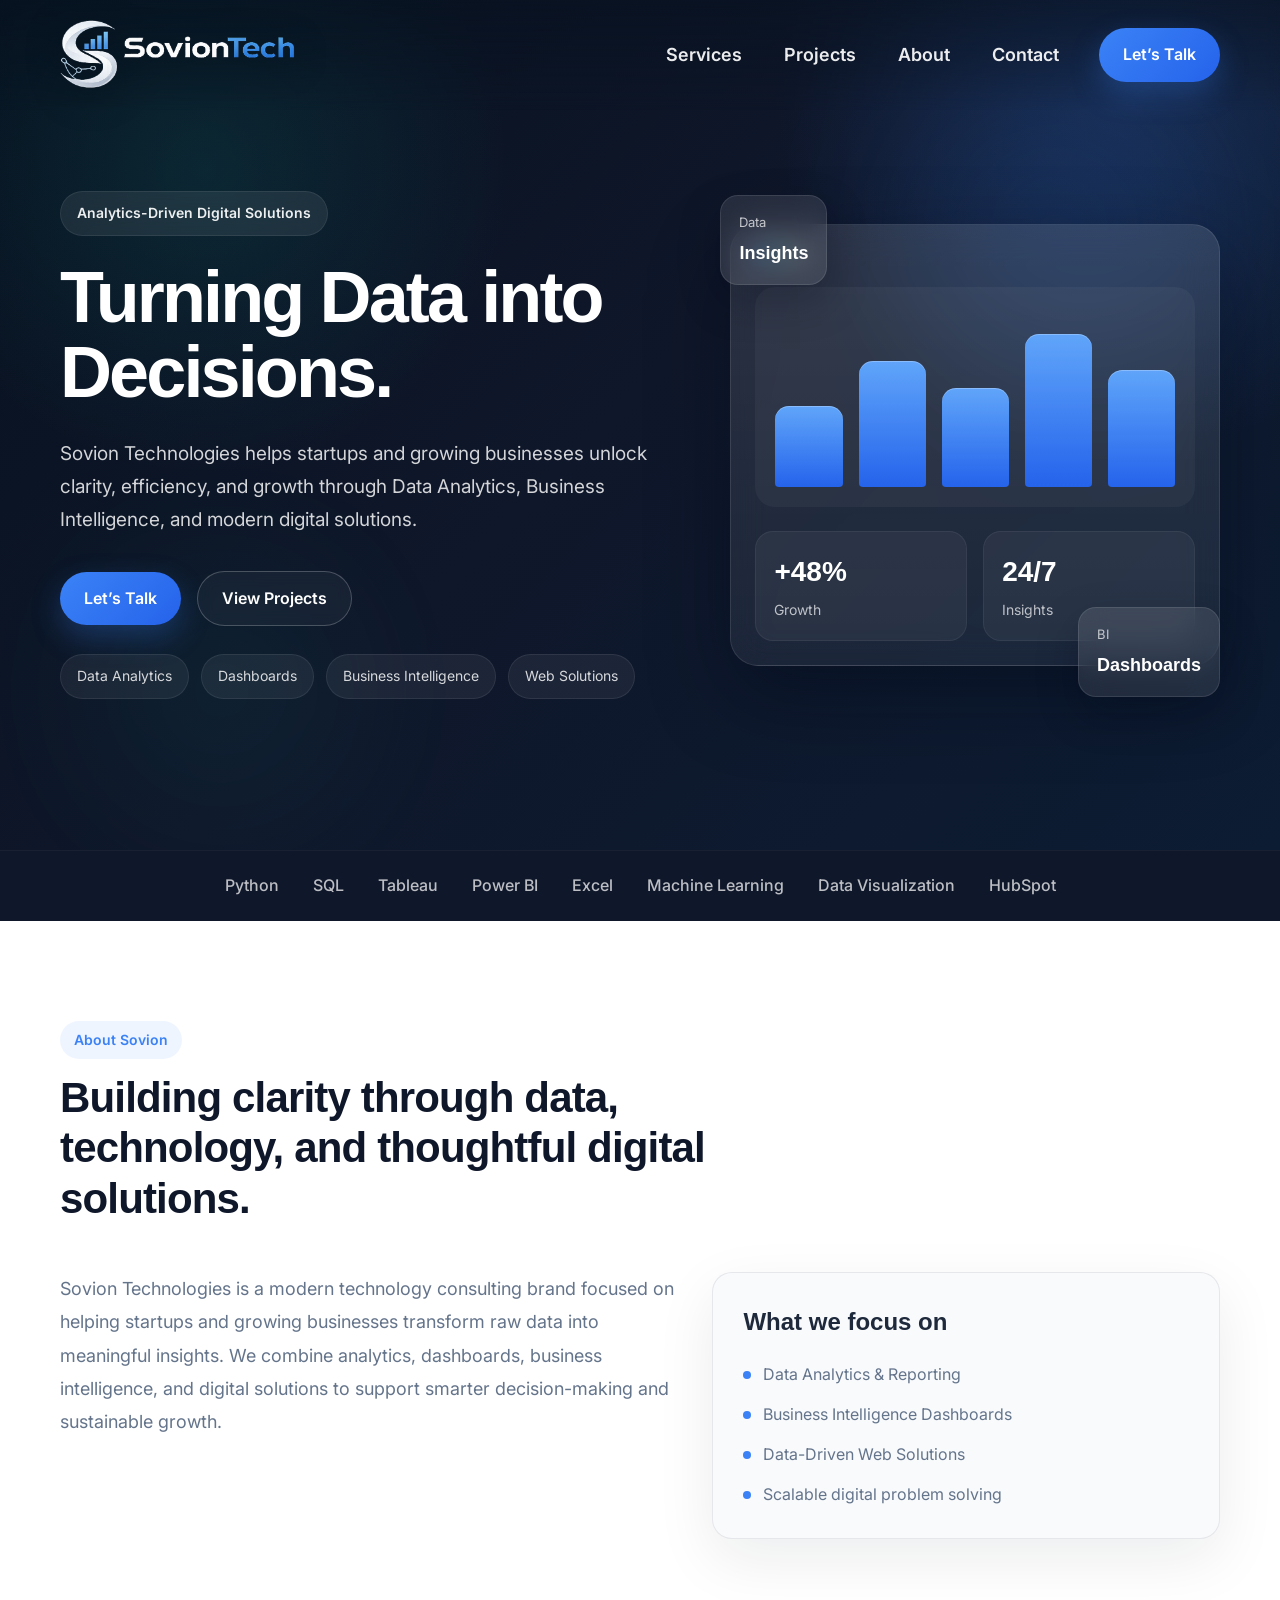
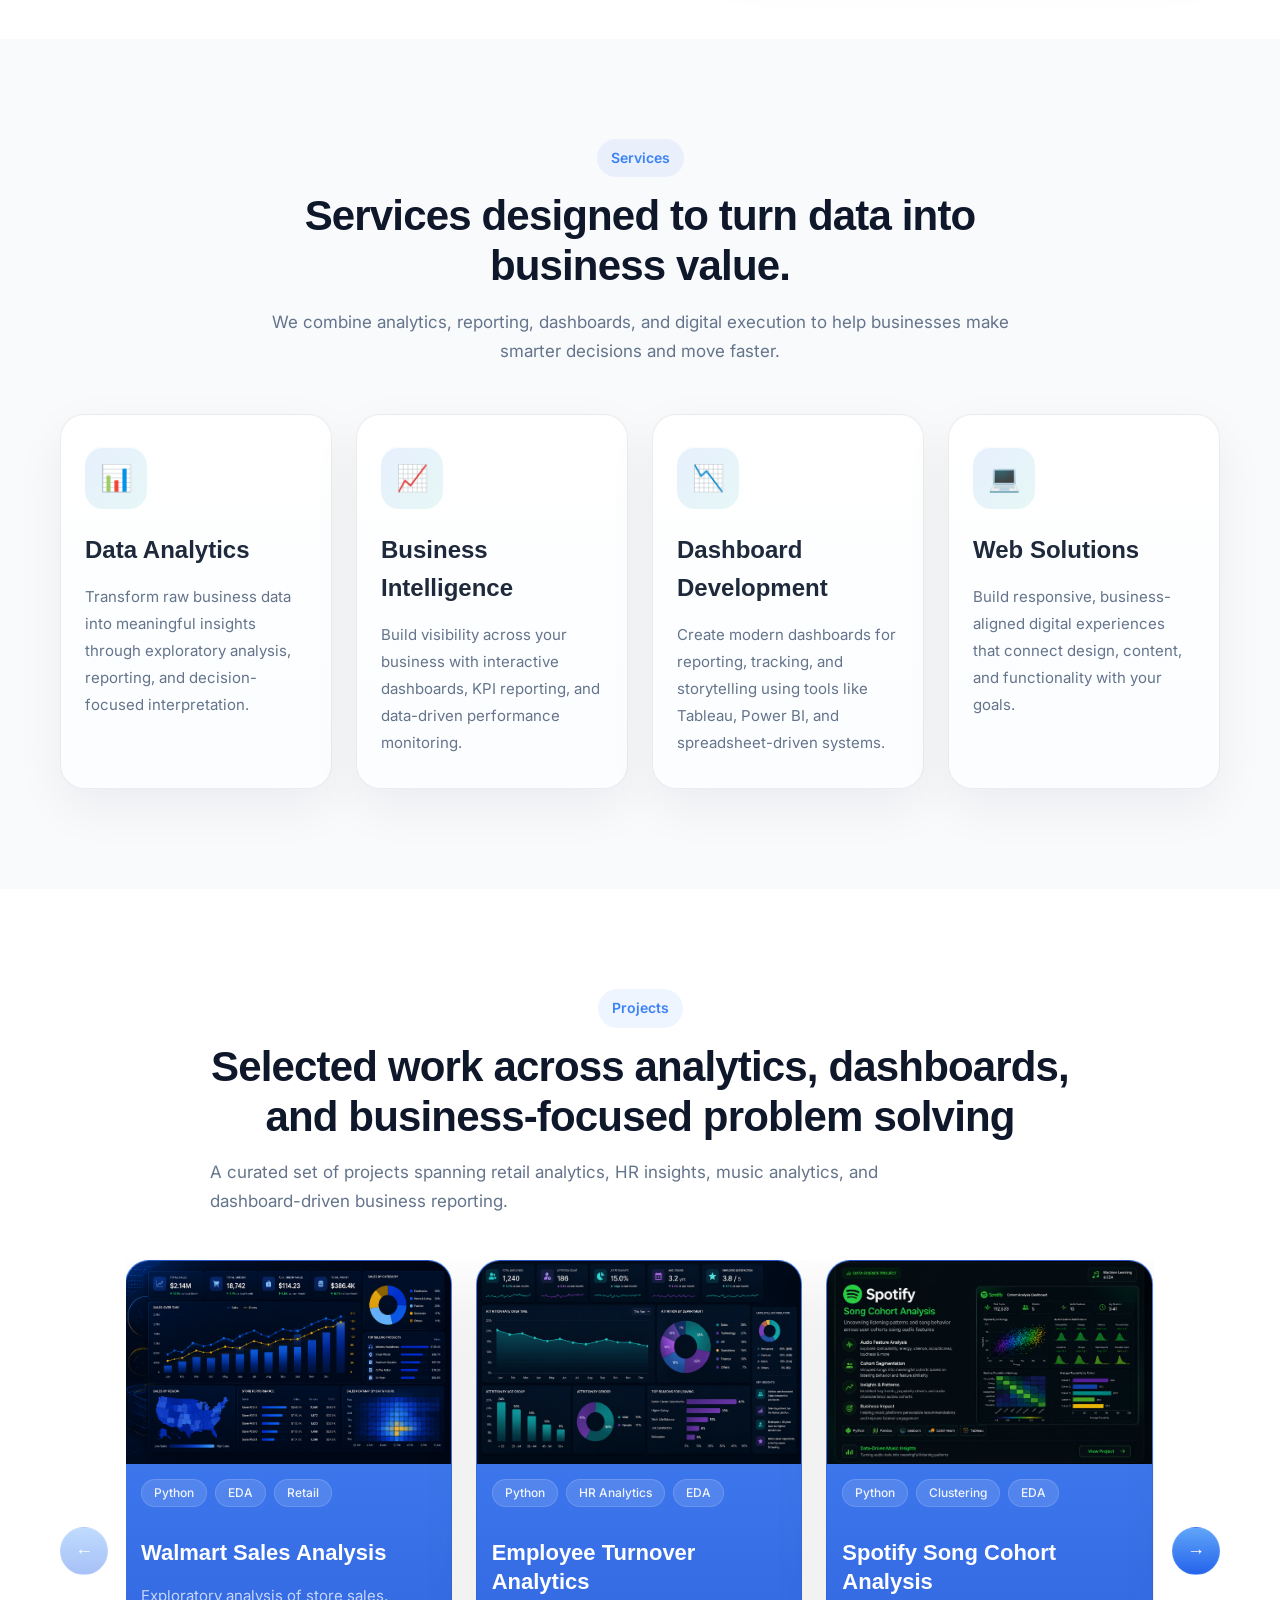
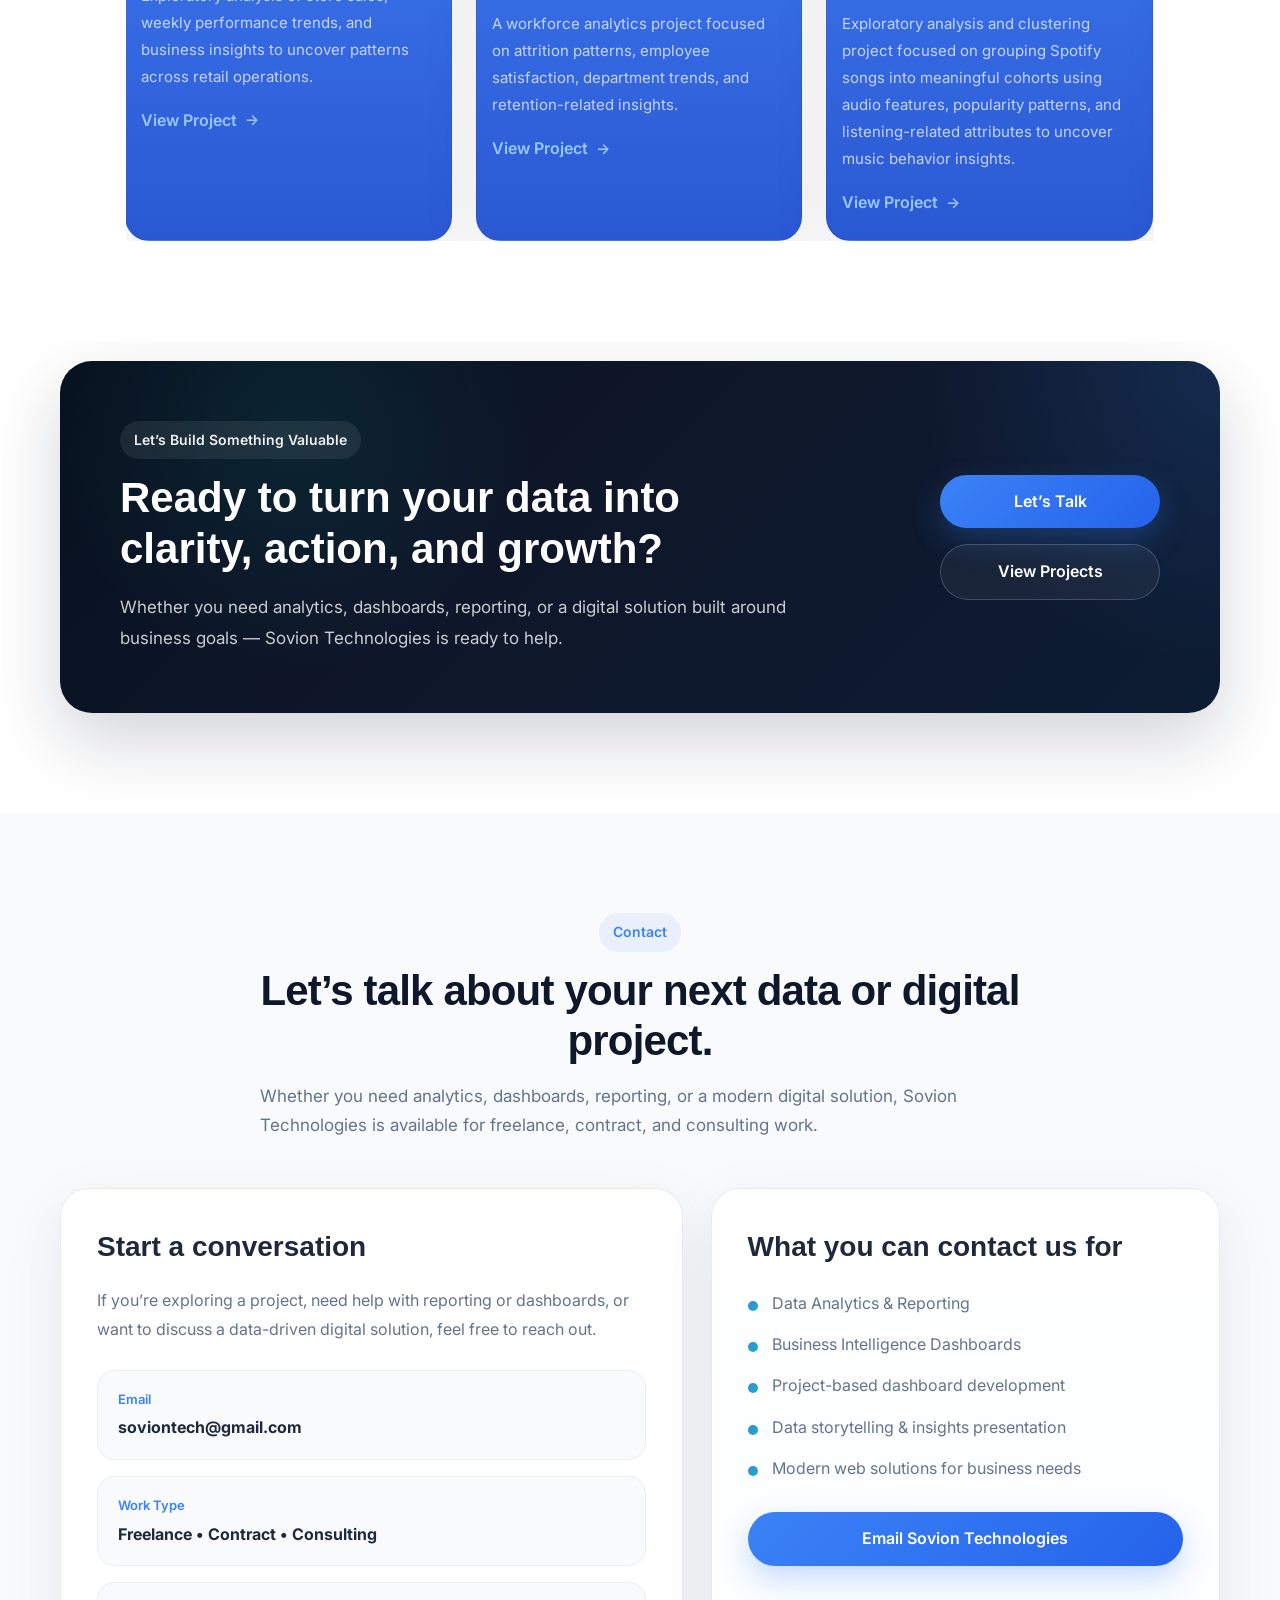
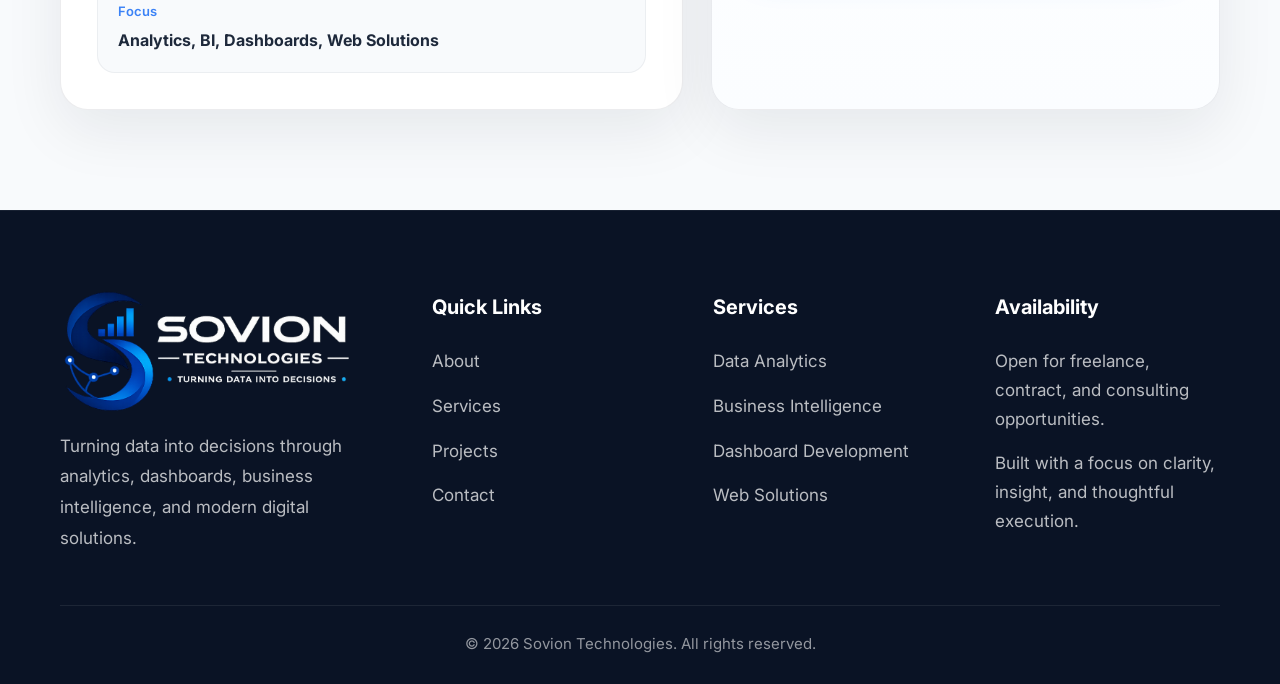
==== commit 53ba1b45: "Add Google verification, robots.txt, sitemap and mobile slider update" ====
--- a/index.html
+++ b/index.html
@@ -49,6 +49,7 @@
 
   <!-- Styles -->
   <link rel="stylesheet" href="css/style.css" />
+  <meta name="google-site-verification" content="u-scZxZDLAXyU1wizR2HM7UwLN82FJdOo1xa-bKb0JY" />
 </head>
 <body>
 
--- a/css/style.css
+++ b/css/style.css
@@ -1745,4 +1745,44 @@
   .nav-cta {
     display: none;
   }
+}
+
+@media (max-width: 767px) {
+  .projects-slider {
+    padding: 0;
+  }
+
+  .projects-nav {
+    display: none;
+  }
+
+  .projects-track-wrapper {
+    overflow-x: auto;
+    overflow-y: hidden;
+    -webkit-overflow-scrolling: touch;
+    scroll-snap-type: x mandatory;
+    padding: 0 16px 10px;
+  }
+
+  .projects-track {
+    display: flex;
+    gap: 16px;
+    transform: none !important;
+  }
+
+  .project-card {
+    flex: 0 0 88%;
+    min-width: 88%;
+    max-width: 88%;
+    scroll-snap-align: center;
+    margin: 0;
+  }
+
+  .projects-track-wrapper::-webkit-scrollbar {
+    display: none;
+  }
+
+  .projects-track-wrapper {
+    scrollbar-width: none;
+  }
 }
